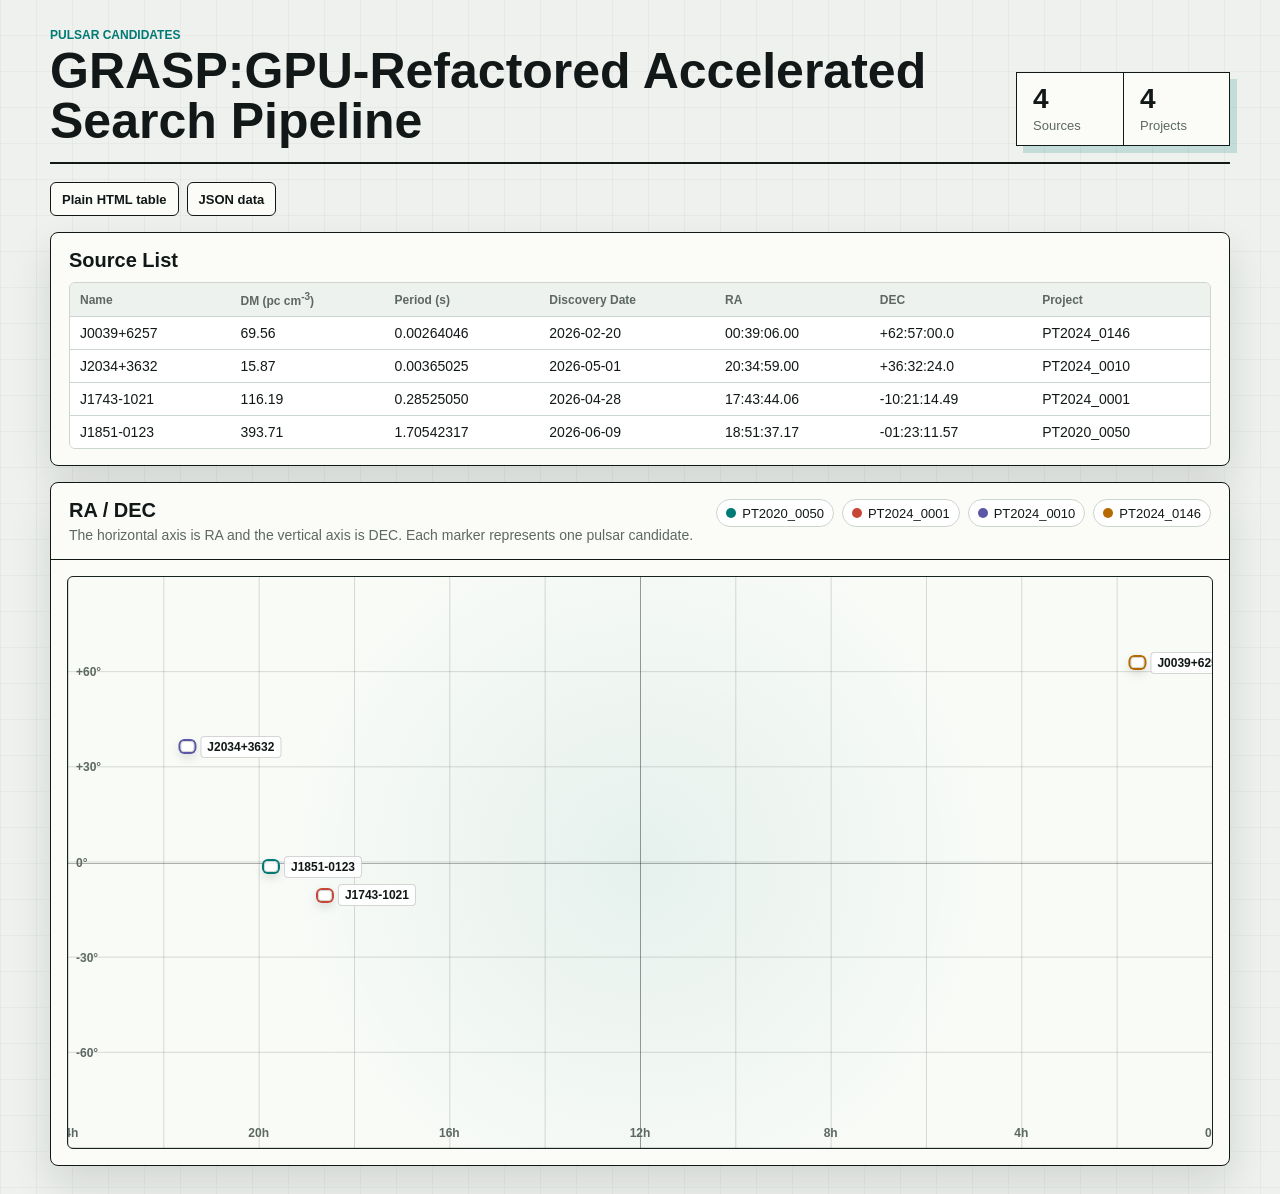
==== index.html @ d4b68a50 "add table.html and data/pulsars.json" ====
<!doctype html>
<html lang="en">
  <head>
    <meta charset="utf-8">
    <meta name="viewport" content="width=device-width, initial-scale=1">
    <title>GRASP:GPU-Refactored Accelerated Search Pipeline</title>
    <link rel="stylesheet" href="style.css">
  </head>
  <body>
    <main class="page">
      <header class="masthead">
        <div>
          <p class="kicker">Pulsar Candidates</p>
          <h1>GRASP:GPU-Refactored Accelerated Search Pipeline</h1>
        </div>
        <div class="stats" aria-label="Pulsar statistics">
          <div>
            <strong id="totalCount">0</strong>
            <span>Sources</span>
          </div>
          <div>
            <strong id="projectCount">0</strong>
            <span>Projects</span>
          </div>
        </div>
      </header>

      <nav class="data-links" aria-label="Machine-readable data links">
        <a href="table.html">Plain HTML table</a>
        <a href="data/pulsars.json">JSON data</a>
      </nav>

      <section class="simple-table" aria-label="Pulsar candidate list">
        <h2>Source List</h2>
        <table class="rows source-table" aria-label="Pulsar candidate source list">
          <thead id="pulsarHeader"></thead>
          <tbody id="pulsarRows"></tbody>
        </table>
      </section>

      <section class="sky-card" aria-label="RA DEC grid">
        <div class="sky-toolbar">
          <div>
            <h2>RA / DEC</h2>
            <p>The horizontal axis is RA and the vertical axis is DEC. Each marker represents one pulsar candidate.</p>
          </div>
          <div id="legend" class="legend" aria-label="Project legend"></div>
        </div>

        <div class="map-wrap">
          <div id="skyMap" class="sky-map" role="img" aria-label="Pulsar candidate positions on the RA DEC grid"></div>
        </div>

        <section id="foldPanel" class="fold-panel" hidden aria-label="Folded pulsar diagnostic plot">
          <div class="fold-head">
            <div>
              <p id="foldProject" class="kicker"></p>
              <h2 id="foldName">Select a source</h2>
            </div>
            <a id="foldImageLink" class="open-link" href="#" target="_blank" rel="noreferrer">Open image</a>
          </div>
          <div class="fold-content">
            <figure>
              <img id="foldImage" alt="">
            </figure>
            <dl class="fold-meta">
              <div>
                <dt>DM (pc cm<sup>-3</sup>)</dt>
                <dd id="foldDm"></dd>
              </div>
              <div>
                <dt>Period (s)</dt>
                <dd id="foldPeriod"></dd>
              </div>
              <div>
                <dt>Discovery Date</dt>
                <dd id="foldDiscoveryDate"></dd>
              </div>
              <div>
                <dt>RA</dt>
                <dd id="foldRa"></dd>
              </div>
              <div>
                <dt>DEC</dt>
                <dd id="foldDec"></dd>
              </div>
            </dl>
          </div>
        </section>
      </section>

    </main>

    <script src="data/pulsars.js"></script>
    <script src="app.js"></script>
  </body>
</html>
---- style.css ----
:root {
  --bg: #eef1ed;
  --paper: #fbfcf8;
  --ink: #111817;
  --muted: #5d6863;
  --grid: rgba(24, 34, 32, 0.16);
  --grid-strong: rgba(24, 34, 32, 0.34);
  --axis: #182220;
  --accent: #007a74;
  --line: #cdd5cf;
  --shadow: 0 18px 42px rgba(15, 24, 22, 0.12);
}

* {
  box-sizing: border-box;
}

body {
  margin: 0;
  min-height: 100vh;
  color: var(--ink);
  background:
    linear-gradient(90deg, rgba(17, 24, 23, 0.035) 1px, transparent 1px) 0 0 / 36px 36px,
    linear-gradient(0deg, rgba(17, 24, 23, 0.03) 1px, transparent 1px) 0 0 / 36px 36px,
    var(--bg);
  font-family: "Avenir Next", "PingFang SC", "Noto Sans CJK SC", sans-serif;
}

.page {
  width: min(1180px, calc(100vw - 28px));
  margin: 0 auto;
  padding: 28px 0;
}

.masthead {
  display: flex;
  align-items: end;
  justify-content: space-between;
  gap: 20px;
  margin-bottom: 18px;
  padding-bottom: 16px;
  border-bottom: 2px solid var(--ink);
}

.kicker {
  margin: 0 0 4px;
  color: var(--accent);
  font-size: 12px;
  font-weight: 800;
  letter-spacing: 0;
  text-transform: uppercase;
}

h1,
h2,
p {
  margin: 0;
}

h1 {
  max-width: 900px;
  font-size: clamp(27px, 4.2vw, 50px);
  line-height: 1;
  overflow-wrap: anywhere;
}

h2 {
  font-size: 20px;
}

.stats {
  display: flex;
  border: 1px solid var(--ink);
  background: var(--paper);
  box-shadow: 7px 7px 0 rgba(0, 122, 116, 0.18);
}

.stats div {
  min-width: 106px;
  padding: 12px 16px;
  border-left: 1px solid var(--ink);
}

.stats div:first-child {
  border-left: 0;
}

.stats strong {
  display: block;
  font-size: 28px;
  line-height: 1;
  font-variant-numeric: tabular-nums;
}

.stats span {
  display: block;
  margin-top: 5px;
  color: var(--muted);
  font-size: 13px;
}

.data-links {
  display: flex;
  flex-wrap: wrap;
  gap: 8px;
  margin: 0 0 16px;
}

.data-links a {
  display: inline-flex;
  align-items: center;
  min-height: 34px;
  padding: 7px 11px;
  border: 1px solid var(--ink);
  border-radius: 6px;
  color: var(--ink);
  background: var(--paper);
  font-size: 13px;
  font-weight: 800;
  text-decoration: none;
}

.data-links a:hover {
  color: #fff;
  background: var(--ink);
}

.sky-card,
.simple-table {
  background: var(--paper);
  border: 1px solid var(--ink);
  border-radius: 8px;
  box-shadow: var(--shadow);
}

.sky-toolbar {
  display: flex;
  align-items: start;
  justify-content: space-between;
  gap: 16px;
  padding: 16px 18px;
  border-bottom: 1px solid var(--ink);
}

.sky-toolbar p {
  margin-top: 5px;
  color: var(--muted);
  font-size: 14px;
}

.legend {
  display: flex;
  flex-wrap: wrap;
  justify-content: flex-end;
  gap: 8px;
}

.legend-item {
  display: inline-flex;
  align-items: center;
  gap: 6px;
  min-height: 28px;
  padding: 5px 9px;
  border: 1px solid var(--line);
  border-radius: 999px;
  background: #fff;
  font-size: 13px;
}

.swatch {
  width: 10px;
  height: 10px;
  border-radius: 50%;
}

.map-wrap {
  padding: 16px;
  overflow-x: auto;
}

.sky-map {
  position: relative;
  min-width: 860px;
  aspect-ratio: 2 / 1;
  overflow: hidden;
  border: 1px solid var(--axis);
  border-radius: 6px;
  background:
    linear-gradient(90deg, var(--grid) 1px, transparent 1px) 0 0 / calc(100% / 12) 100%,
    linear-gradient(0deg, var(--grid) 1px, transparent 1px) 0 0 / 100% calc(100% / 6),
    radial-gradient(circle at 50% 50%, rgba(0, 122, 116, 0.08), transparent 58%),
    #f9fbf7;
}

.sky-map::before,
.sky-map::after {
  content: "";
  position: absolute;
  background: var(--grid-strong);
  pointer-events: none;
}

.sky-map::before {
  left: 0;
  right: 0;
  top: 50%;
  height: 1px;
}

.sky-map::after {
  top: 0;
  bottom: 0;
  left: 50%;
  width: 1px;
}

.axis-label {
  position: absolute;
  z-index: 2;
  color: var(--muted);
  font-size: 12px;
  font-weight: 700;
  pointer-events: none;
}

.ra-label {
  bottom: 8px;
  transform: translateX(-50%);
}

.dec-label {
  left: 8px;
  transform: translateY(-50%);
}

.pulsar-marker {
  --color: var(--accent);
  position: absolute;
  z-index: 5;
  transform: translate(-50%, -50%);
  display: inline-flex;
  align-items: center;
  gap: 6px;
  max-width: 170px;
  color: var(--ink);
  border: 0;
  background: transparent;
  font: inherit;
  text-decoration: none;
  cursor: pointer;
}

.dot {
  width: 11px;
  height: 11px;
  flex: 0 0 auto;
  border: 2px solid var(--paper);
  border-radius: 50%;
  background: var(--color);
  box-shadow: 0 0 0 2px var(--color), 0 4px 12px rgba(0, 0, 0, 0.2);
}

.pulsar-marker span {
  padding: 3px 6px;
  overflow: hidden;
  border: 1px solid rgba(17, 24, 23, 0.18);
  border-radius: 4px;
  background: rgba(255, 255, 255, 0.86);
  font-size: 12px;
  font-weight: 800;
  text-overflow: ellipsis;
  white-space: nowrap;
}

.pulsar-marker:hover span,
.pulsar-marker:focus-visible span,
.pulsar-marker.is-selected span {
  background: var(--ink);
  color: #fff;
}

.pulsar-marker.is-selected .dot {
  width: 15px;
  height: 15px;
}

.fold-panel {
  margin: 0 16px 16px;
  overflow: hidden;
  border: 1px solid var(--axis);
  border-radius: 6px;
  background: #fff;
}

.fold-head {
  display: flex;
  align-items: center;
  justify-content: space-between;
  gap: 14px;
  padding: 14px 16px;
  border-bottom: 1px solid var(--line);
  background: #f4f7f3;
}

.open-link {
  flex: 0 0 auto;
  display: inline-flex;
  align-items: center;
  min-height: 34px;
  padding: 7px 11px;
  border-radius: 6px;
  color: #fff;
  background: var(--ink);
  font-size: 13px;
  font-weight: 800;
  text-decoration: none;
}

.open-link:hover {
  background: var(--accent);
}

.fold-content {
  display: grid;
  grid-template-columns: minmax(0, 1fr) 220px;
  gap: 14px;
  padding: 14px;
}

.fold-content figure {
  margin: 0;
  overflow: hidden;
  border: 1px solid #202b28;
  border-radius: 6px;
  background: #101413;
}

.fold-content img {
  display: block;
  width: 100%;
  aspect-ratio: 16 / 9;
  object-fit: contain;
  background: #101413;
}

.fold-meta {
  display: grid;
  align-content: start;
  gap: 8px;
  margin: 0;
}

.fold-meta div {
  padding: 10px;
  border: 1px solid var(--line);
  border-radius: 6px;
  background: #fbfcf8;
}

.fold-meta dt {
  color: var(--muted);
  font-size: 12px;
  font-weight: 800;
}

.fold-meta dd {
  margin: 4px 0 0;
  font-weight: 800;
  overflow-wrap: anywhere;
}

.simple-table {
  margin: 0 0 16px;
  padding: 16px 18px;
}

.simple-table h2 {
  margin-bottom: 10px;
}

.rows {
  width: 100%;
  overflow: hidden;
  border: 1px solid var(--line);
  border-radius: 6px;
  border-collapse: separate;
  border-spacing: 0;
}

.rows th,
.rows td {
  padding: 8px 10px;
  border-bottom: 1px solid var(--line);
  background: #fff;
  font-size: 14px;
  text-align: left;
  vertical-align: middle;
  overflow-wrap: anywhere;
}

.rows tbody tr {
  cursor: pointer;
}

.rows tbody tr:hover td,
.rows tbody tr:focus-visible td {
  background: #eef8f5;
  outline: none;
}

.rows th {
  color: var(--muted);
  background: #edf2ef;
  font-size: 12px;
  font-weight: 800;
  cursor: default;
}

.rows tr:last-child td {
  border-bottom: 0;
}

@media (max-width: 760px) {
  .masthead,
  .sky-toolbar {
    display: grid;
  }

  .legend {
    justify-content: flex-start;
  }

  .stats {
    width: 100%;
  }

  .stats div {
    flex: 1;
  }

  .rows {
    display: block;
    overflow-x: auto;
    white-space: nowrap;
  }

  .fold-content {
    grid-template-columns: 1fr;
  }
}
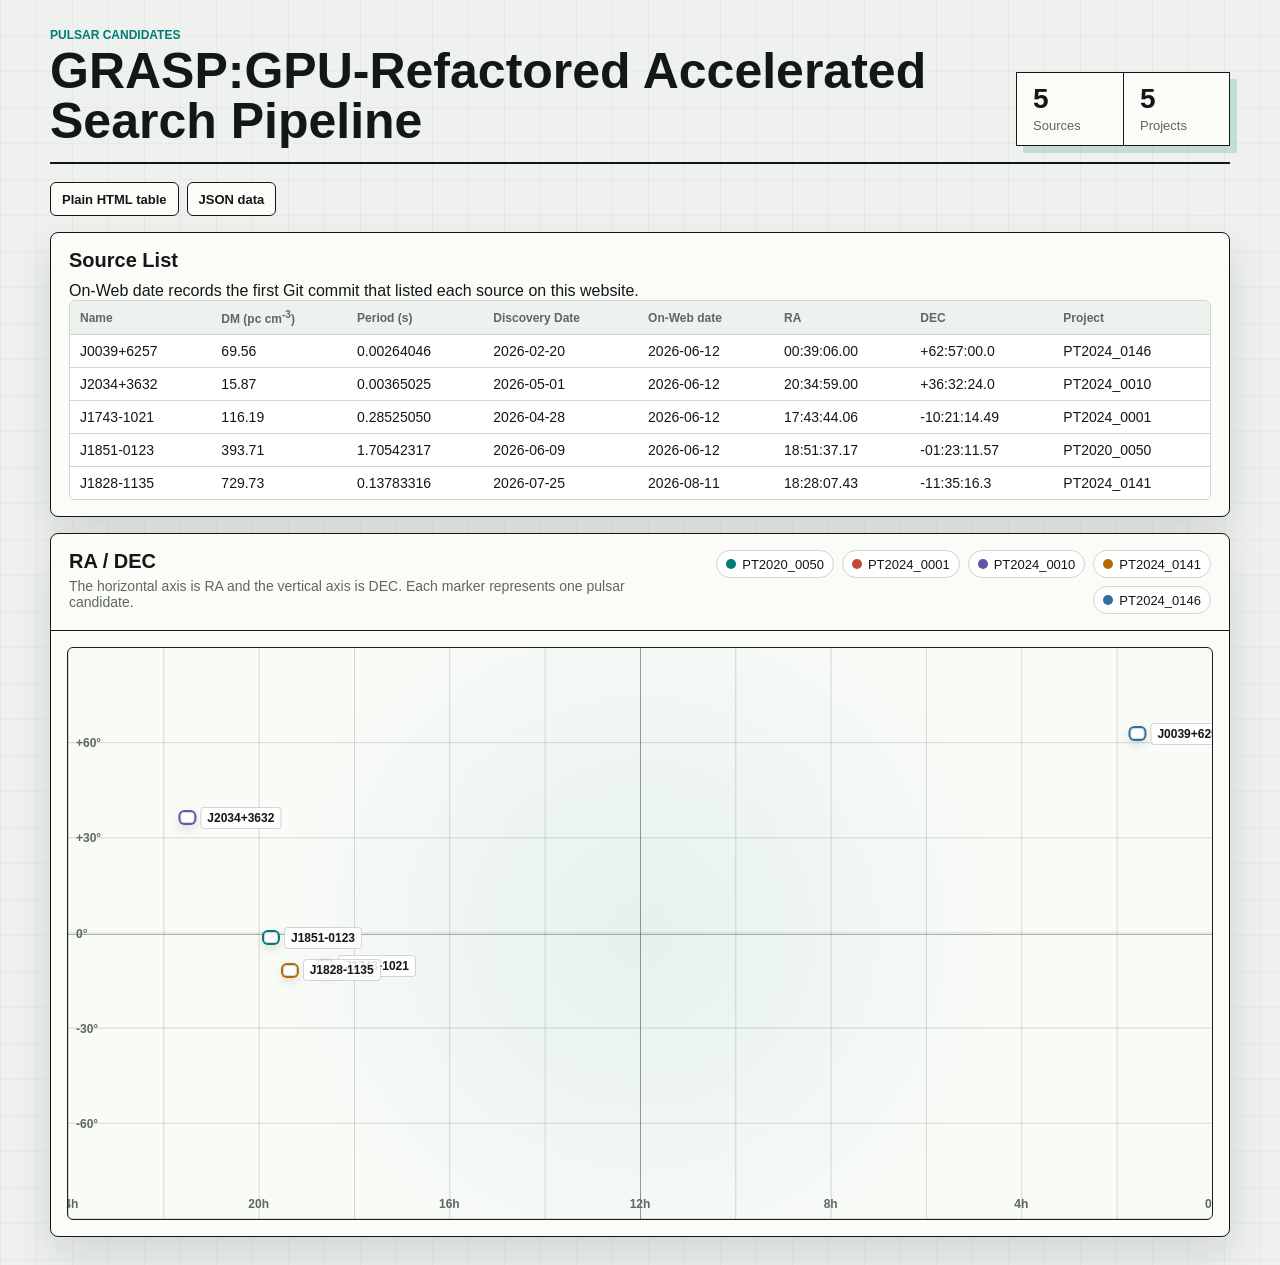
==== commit 332c7b9d: "Add On-Web dates from first source commits" ====
--- a/index.html
+++ b/index.html
@@ -32,6 +32,7 @@
 
       <section class="simple-table" aria-label="Pulsar candidate list">
         <h2>Source List</h2>
+        <p>On-Web date records the first Git commit that listed each source on this website.</p>
         <table class="rows source-table" aria-label="Pulsar candidate source list">
           <thead id="pulsarHeader"></thead>
           <tbody id="pulsarRows"></tbody>
@@ -77,6 +78,10 @@
                 <dd id="foldDiscoveryDate"></dd>
               </div>
               <div>
+                <dt>On-Web date</dt>
+                <dd id="foldOnWebDate"></dd>
+              </div>
+              <div>
                 <dt>RA</dt>
                 <dd id="foldRa"></dd>
               </div>
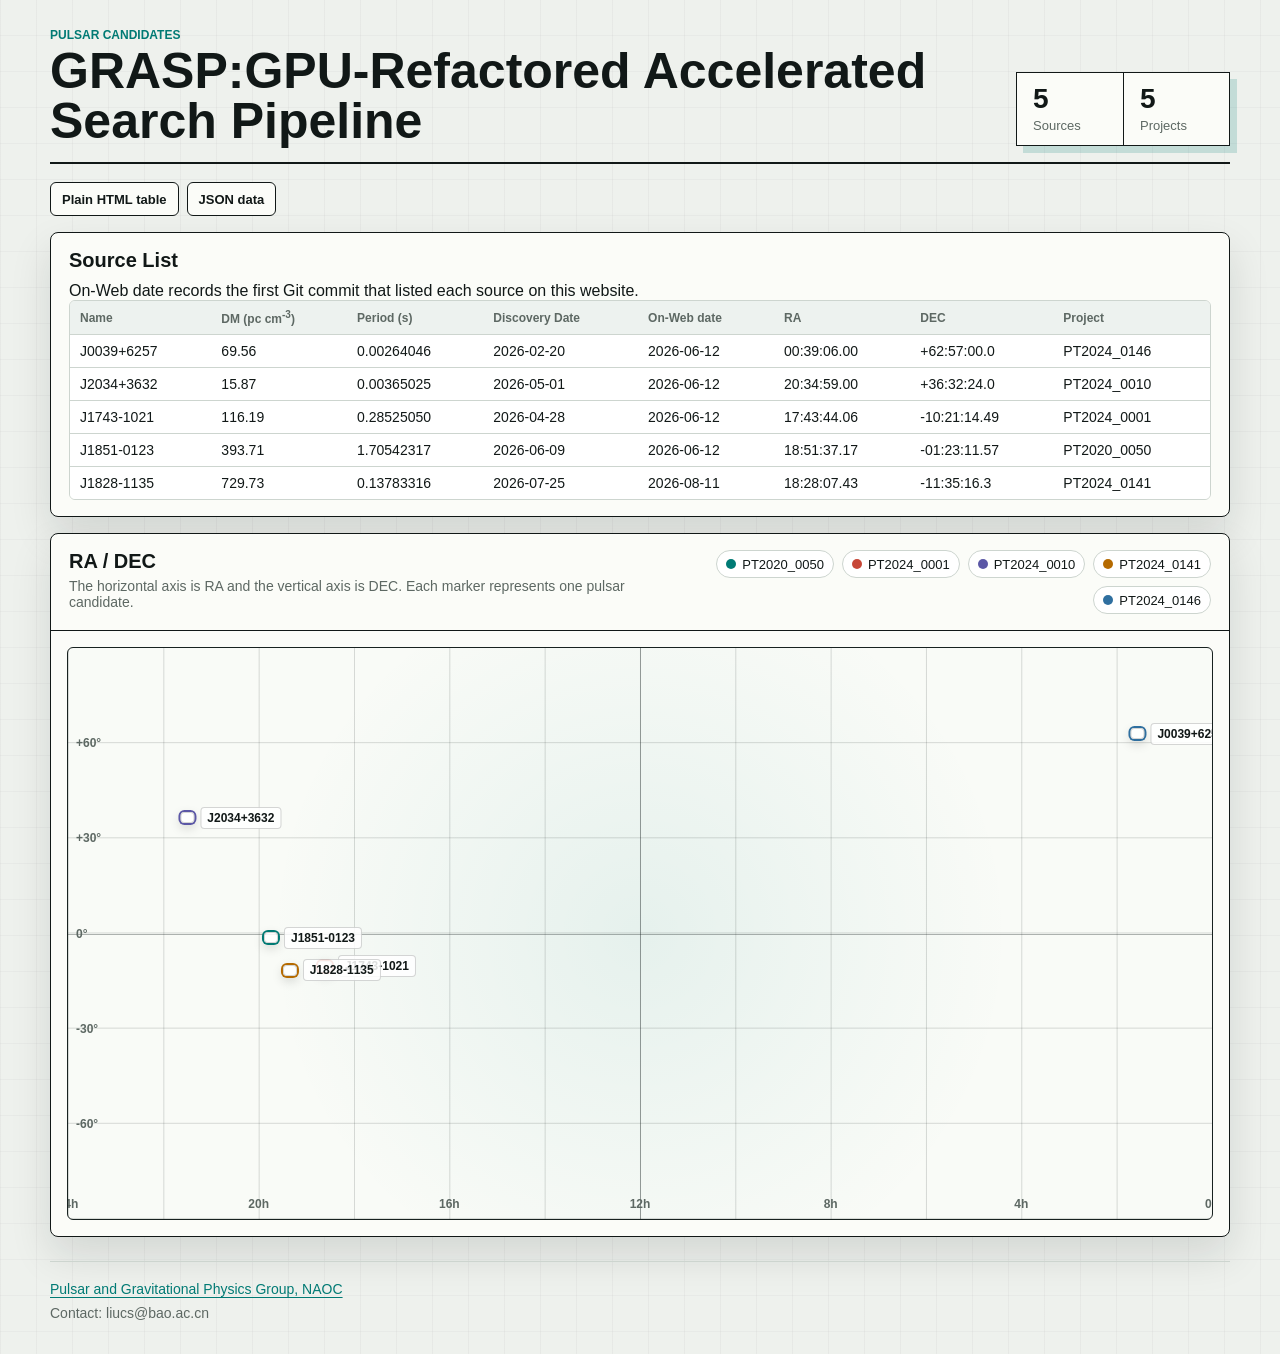
==== commit 5cab94e9: "Add group English homepage and plain-text contact footer" ====
--- a/index.html
+++ b/index.html
@@ -4,7 +4,7 @@
     <meta charset="utf-8">
     <meta name="viewport" content="width=device-width, initial-scale=1">
     <title>GRASP:GPU-Refactored Accelerated Search Pipeline</title>
-    <link rel="stylesheet" href="style.css">
+    <link rel="stylesheet" href="style.css?v=footer-1">
   </head>
   <body>
     <main class="page">
@@ -34,8 +34,61 @@
         <h2>Source List</h2>
         <p>On-Web date records the first Git commit that listed each source on this website.</p>
         <table class="rows source-table" aria-label="Pulsar candidate source list">
-          <thead id="pulsarHeader"></thead>
-          <tbody id="pulsarRows"></tbody>
+          <thead id="pulsarHeader">
+            <tr><th>Name</th><th>DM (pc cm<sup>-3</sup>)</th><th>Period (s)</th><th>Discovery Date</th><th>On-Web date</th><th>RA</th><th>DEC</th><th>Project</th></tr>
+          </thead>
+          <tbody id="pulsarRows">
+            <tr>
+              <td>J0039+6257</td>
+              <td>69.56</td>
+              <td>0.00264046</td>
+              <td>2026-02-20</td>
+              <td>2026-06-12</td>
+              <td>00:39:06.00</td>
+              <td>+62:57:00.0</td>
+              <td>PT2024_0146</td>
+            </tr>
+            <tr>
+              <td>J2034+3632</td>
+              <td>15.87</td>
+              <td>0.00365025</td>
+              <td>2026-05-01</td>
+              <td>2026-06-12</td>
+              <td>20:34:59.00</td>
+              <td>+36:32:24.0</td>
+              <td>PT2024_0010</td>
+            </tr>
+            <tr>
+              <td>J1743-1021</td>
+              <td>116.19</td>
+              <td>0.28525050</td>
+              <td>2026-04-28</td>
+              <td>2026-06-12</td>
+              <td>17:43:44.06</td>
+              <td>-10:21:14.49</td>
+              <td>PT2024_0001</td>
+            </tr>
+            <tr>
+              <td>J1851-0123</td>
+              <td>393.71</td>
+              <td>1.70542317</td>
+              <td>2026-06-09</td>
+              <td>2026-06-12</td>
+              <td>18:51:37.17</td>
+              <td>-01:23:11.57</td>
+              <td>PT2020_0050</td>
+            </tr>
+            <tr>
+              <td>J1828-1135</td>
+              <td>729.73</td>
+              <td>0.13783316</td>
+              <td>2026-07-25</td>
+              <td>2026-08-11</td>
+              <td>18:28:07.43</td>
+              <td>-11:35:16.3</td>
+              <td>PT2024_0141</td>
+            </tr>
+          </tbody>
         </table>
       </section>
 
@@ -94,9 +147,13 @@
         </section>
       </section>
 
+      <footer class="site-footer">
+        <p><a href="https://groups.bao.ac.cn/psr/en/">Pulsar and Gravitational Physics Group, NAOC</a></p>
+        <p>Contact: liucs@bao.ac.cn</p>
+      </footer>
     </main>
 
-    <script src="data/pulsars.js"></script>
-    <script src="app.js"></script>
+    <script src="data/pulsars.js?v=on-web-date-2"></script>
+    <script src="app.js?v=on-web-date-2"></script>
   </body>
 </html>
--- a/style.css
+++ b/style.css
@@ -448,3 +448,22 @@
     grid-template-columns: 1fr;
   }
 }
+
+.site-footer {
+  margin-top: 24px;
+  padding-top: 16px;
+  border-top: 1px solid var(--line);
+  color: var(--muted);
+  font-size: 14px;
+  line-height: 1.7;
+}
+
+.site-footer a {
+  color: var(--accent);
+  text-underline-offset: 3px;
+  overflow-wrap: anywhere;
+}
+
+.site-footer a:hover {
+  color: var(--ink);
+}
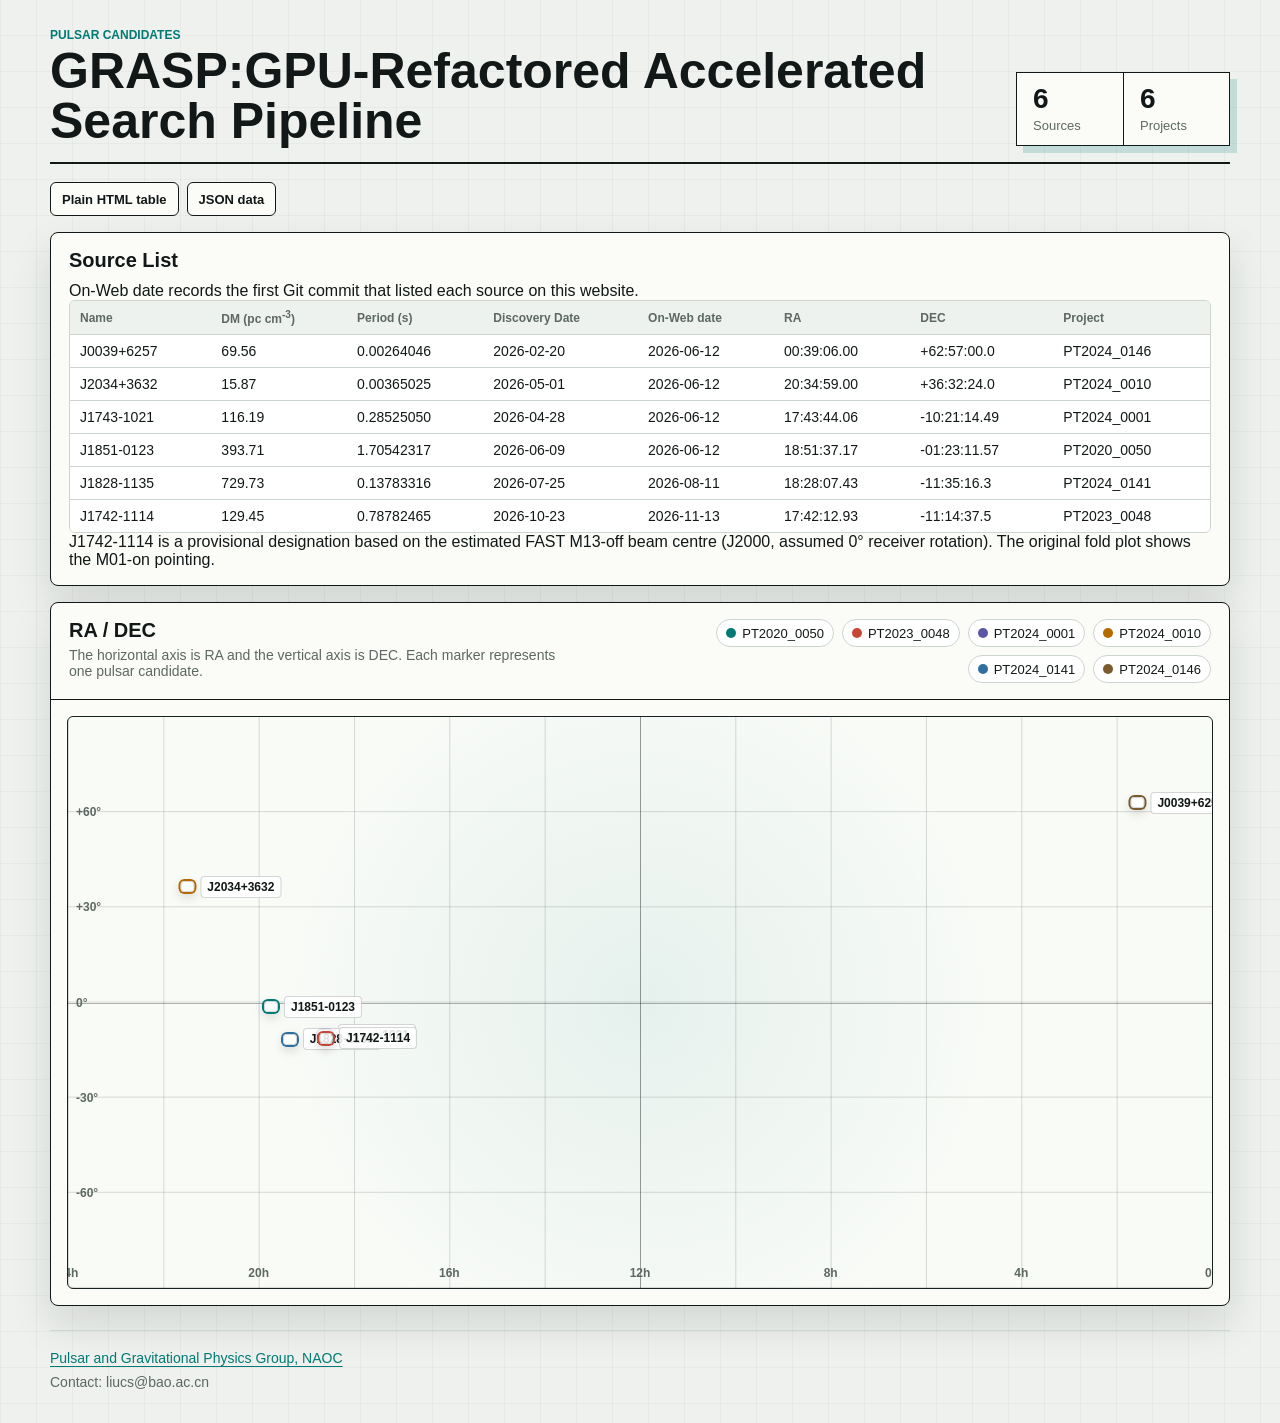
==== commit 8ba37bfb: "Add provisional FAST M13-off candidate J1742-1114" ====
--- a/index.html
+++ b/index.html
@@ -15,11 +15,11 @@
         </div>
         <div class="stats" aria-label="Pulsar statistics">
           <div>
-            <strong id="totalCount">0</strong>
+            <strong id="totalCount">6</strong>
             <span>Sources</span>
           </div>
           <div>
-            <strong id="projectCount">0</strong>
+            <strong id="projectCount">6</strong>
             <span>Projects</span>
           </div>
         </div>
@@ -88,8 +88,19 @@
               <td>-11:35:16.3</td>
               <td>PT2024_0141</td>
             </tr>
+            <tr>
+              <td>J1742-1114</td>
+              <td>129.45</td>
+              <td>0.78782465</td>
+              <td>2026-10-23</td>
+              <td>2026-11-13</td>
+              <td>17:42:12.93</td>
+              <td>-11:14:37.5</td>
+              <td>PT2023_0048</td>
+            </tr>
           </tbody>
         </table>
+        <p>J1742-1114 is a provisional designation based on the estimated FAST M13-off beam centre (J2000, assumed 0° receiver rotation). The original fold plot shows the M01-on pointing.</p>
       </section>
 
       <section class="sky-card" aria-label="RA DEC grid">
@@ -153,7 +164,7 @@
       </footer>
     </main>
 
-    <script src="data/pulsars.js?v=on-web-date-2"></script>
+    <script src="data/pulsars.js?v=20261113"></script>
     <script src="app.js?v=on-web-date-2"></script>
   </body>
 </html>
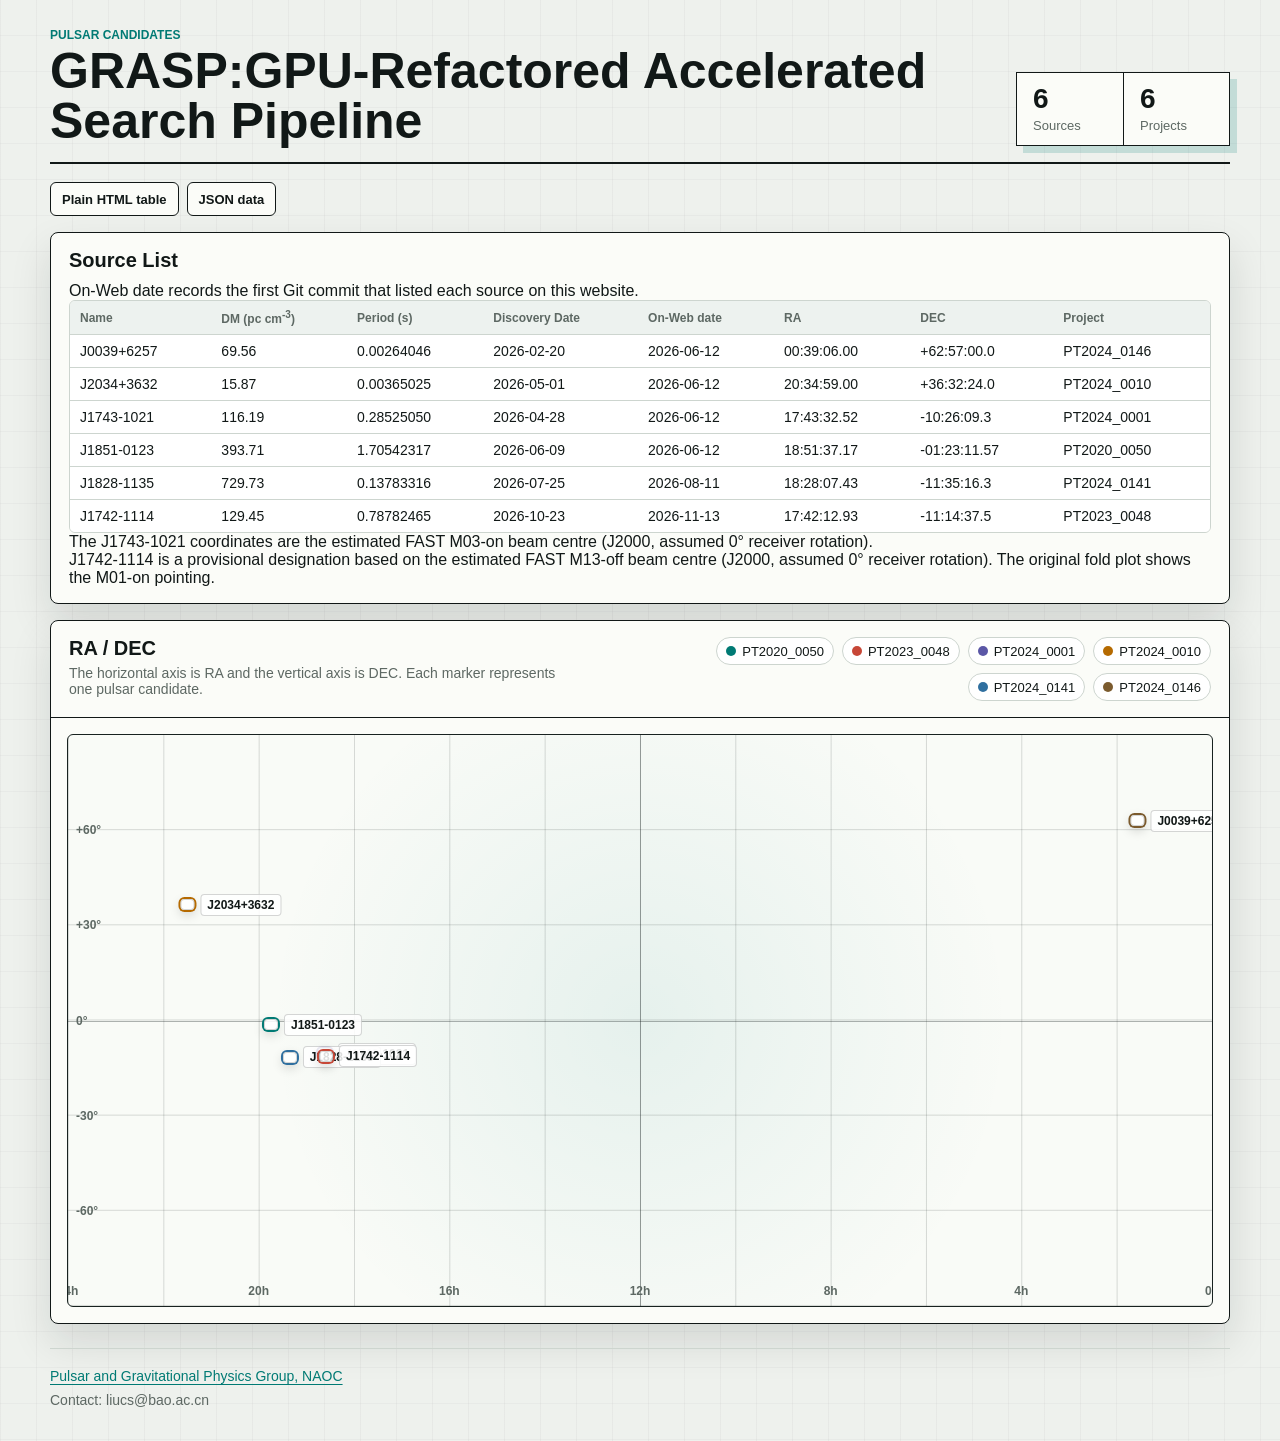
==== commit dac2d302: "Update J1743-1021 to estimated M03-on beam centre" ====
--- a/index.html
+++ b/index.html
@@ -64,8 +64,8 @@
               <td>0.28525050</td>
               <td>2026-04-28</td>
               <td>2026-06-12</td>
-              <td>17:43:44.06</td>
-              <td>-10:21:14.49</td>
+              <td>17:43:32.52</td>
+              <td>-10:26:09.3</td>
               <td>PT2024_0001</td>
             </tr>
             <tr>
@@ -100,6 +100,7 @@
             </tr>
           </tbody>
         </table>
+        <p>The J1743-1021 coordinates are the estimated FAST M03-on beam centre (J2000, assumed 0° receiver rotation).</p>
         <p>J1742-1114 is a provisional designation based on the estimated FAST M13-off beam centre (J2000, assumed 0° receiver rotation). The original fold plot shows the M01-on pointing.</p>
       </section>
 
@@ -164,7 +165,7 @@
       </footer>
     </main>
 
-    <script src="data/pulsars.js?v=20261113"></script>
+    <script src="data/pulsars.js?v=20261113-2"></script>
     <script src="app.js?v=on-web-date-2"></script>
   </body>
 </html>
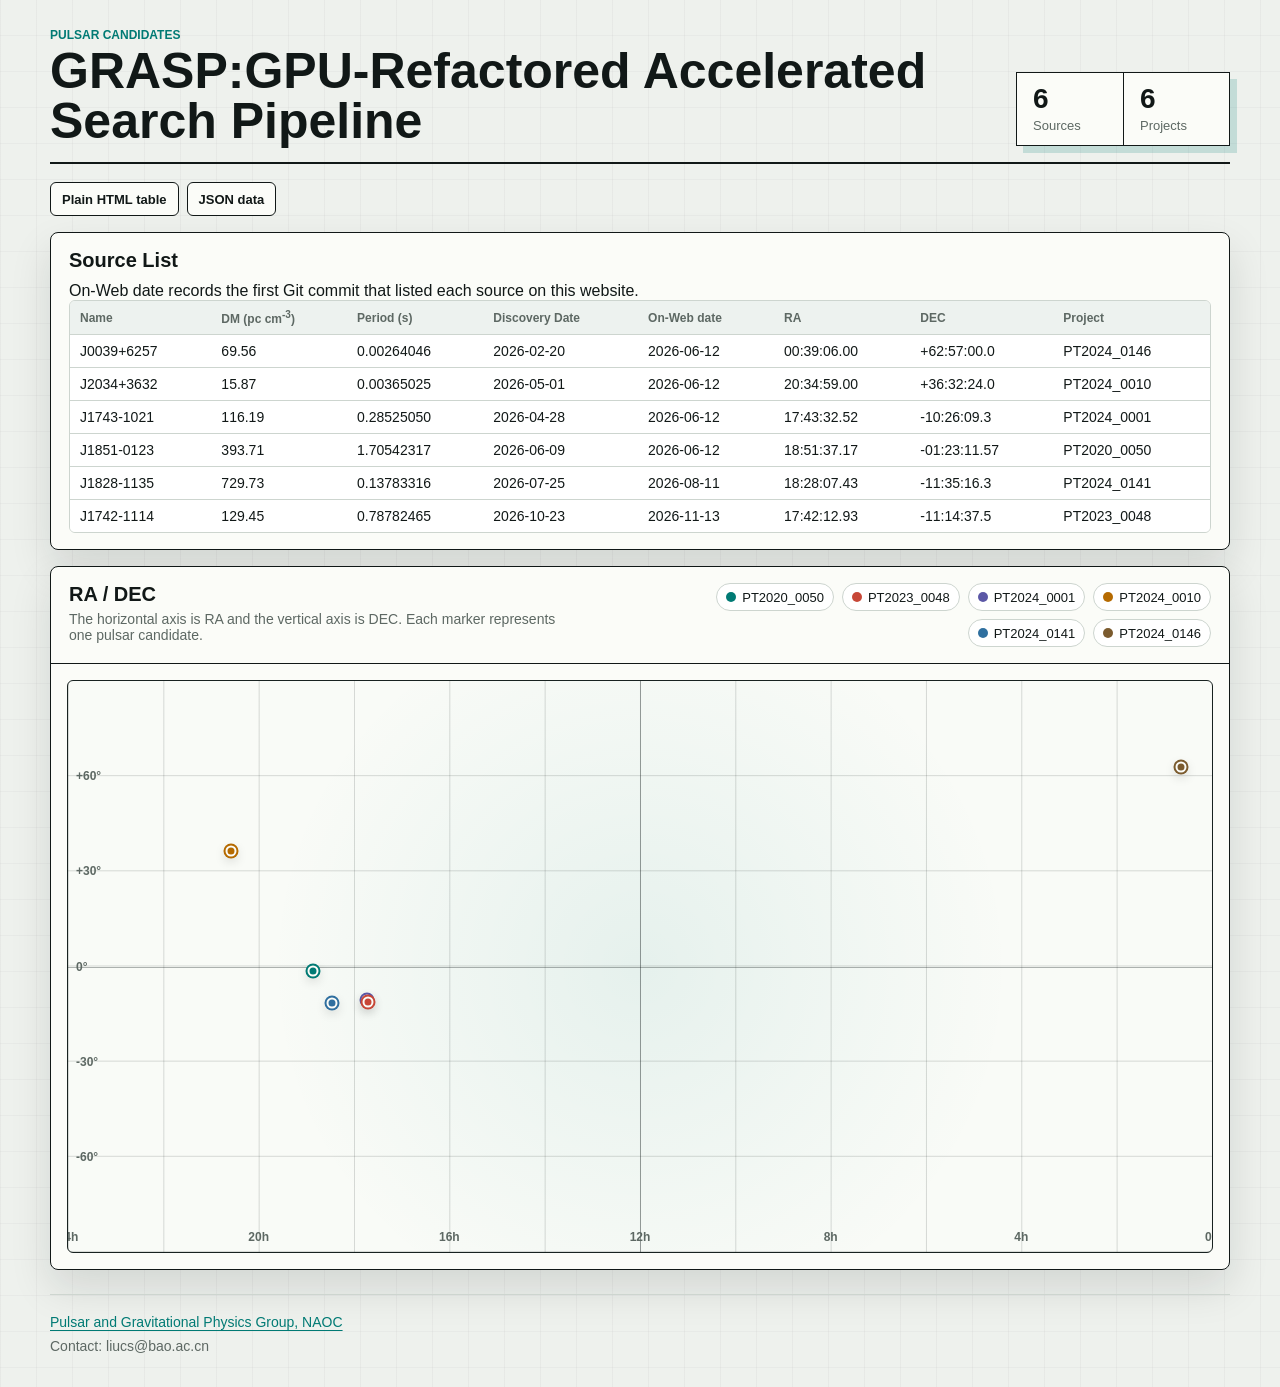
==== commit 2a566273: "Remove pointing notes and source labels from the sky map" ====
--- a/index.html
+++ b/index.html
@@ -4,7 +4,7 @@
     <meta charset="utf-8">
     <meta name="viewport" content="width=device-width, initial-scale=1">
     <title>GRASP:GPU-Refactored Accelerated Search Pipeline</title>
-    <link rel="stylesheet" href="style.css?v=footer-1">
+    <link rel="stylesheet" href="style.css?v=map-markers-1">
   </head>
   <body>
     <main class="page">
@@ -100,8 +100,6 @@
             </tr>
           </tbody>
         </table>
-        <p>The J1743-1021 coordinates are the estimated FAST M03-on beam centre (J2000, assumed 0° receiver rotation).</p>
-        <p>J1742-1114 is a provisional designation based on the estimated FAST M13-off beam centre (J2000, assumed 0° receiver rotation). The original fold plot shows the M01-on pointing.</p>
       </section>
 
       <section class="sky-card" aria-label="RA DEC grid">
@@ -114,7 +112,7 @@
         </div>
 
         <div class="map-wrap">
-          <div id="skyMap" class="sky-map" role="img" aria-label="Pulsar candidate positions on the RA DEC grid"></div>
+          <div id="skyMap" class="sky-map" role="group" aria-label="Pulsar candidate positions on the RA DEC grid"></div>
         </div>
 
         <section id="foldPanel" class="fold-panel" hidden aria-label="Folded pulsar diagnostic plot">
@@ -166,6 +164,6 @@
     </main>
 
     <script src="data/pulsars.js?v=20261113-2"></script>
-    <script src="app.js?v=on-web-date-2"></script>
+    <script src="app.js?v=map-markers-1"></script>
   </body>
 </html>
--- a/style.css
+++ b/style.css
@@ -240,13 +240,10 @@
   transform: translate(-50%, -50%);
   display: inline-flex;
   align-items: center;
-  gap: 6px;
-  max-width: 170px;
-  color: var(--ink);
+  padding: 2px;
   border: 0;
+  border-radius: 50%;
   background: transparent;
-  font: inherit;
-  text-decoration: none;
   cursor: pointer;
 }
 
@@ -260,23 +257,10 @@
   box-shadow: 0 0 0 2px var(--color), 0 4px 12px rgba(0, 0, 0, 0.2);
 }
 
-.pulsar-marker span {
-  padding: 3px 6px;
-  overflow: hidden;
-  border: 1px solid rgba(17, 24, 23, 0.18);
-  border-radius: 4px;
-  background: rgba(255, 255, 255, 0.86);
-  font-size: 12px;
-  font-weight: 800;
-  text-overflow: ellipsis;
-  white-space: nowrap;
-}
-
-.pulsar-marker:hover span,
-.pulsar-marker:focus-visible span,
-.pulsar-marker.is-selected span {
-  background: var(--ink);
-  color: #fff;
+.pulsar-marker:focus-visible {
+  z-index: 6;
+  outline: 2px solid var(--ink);
+  outline-offset: 2px;
 }
 
 .pulsar-marker.is-selected .dot {
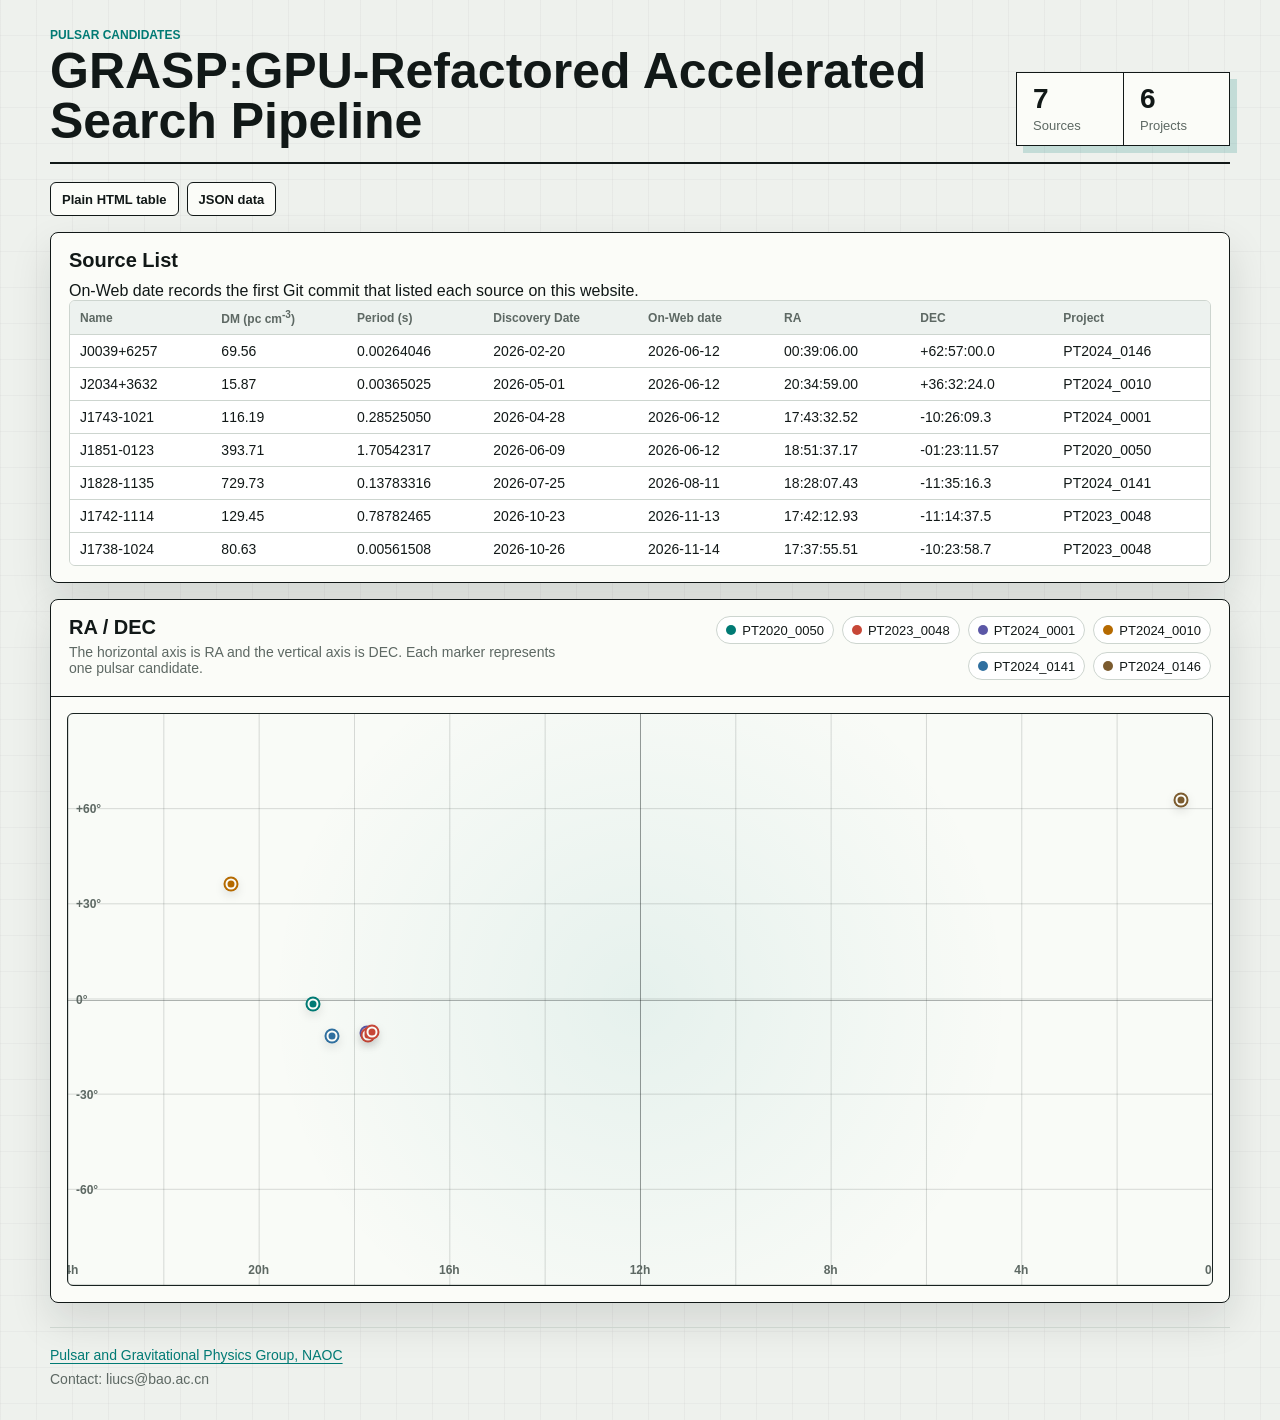
==== commit ffb6afe7: "Add millisecond pulsar candidate J1738-1024" ====
--- a/index.html
+++ b/index.html
@@ -15,7 +15,7 @@
         </div>
         <div class="stats" aria-label="Pulsar statistics">
           <div>
-            <strong id="totalCount">6</strong>
+            <strong id="totalCount">7</strong>
             <span>Sources</span>
           </div>
           <div>
@@ -98,6 +98,16 @@
               <td>-11:14:37.5</td>
               <td>PT2023_0048</td>
             </tr>
+            <tr>
+              <td>J1738-1024</td>
+              <td>80.63</td>
+              <td>0.00561508</td>
+              <td>2026-10-26</td>
+              <td>2026-11-14</td>
+              <td>17:37:55.51</td>
+              <td>-10:23:58.7</td>
+              <td>PT2023_0048</td>
+            </tr>
           </tbody>
         </table>
       </section>
@@ -163,7 +173,7 @@
       </footer>
     </main>
 
-    <script src="data/pulsars.js?v=20261113-2"></script>
+    <script src="data/pulsars.js?v=20261114"></script>
     <script src="app.js?v=map-markers-1"></script>
   </body>
 </html>
